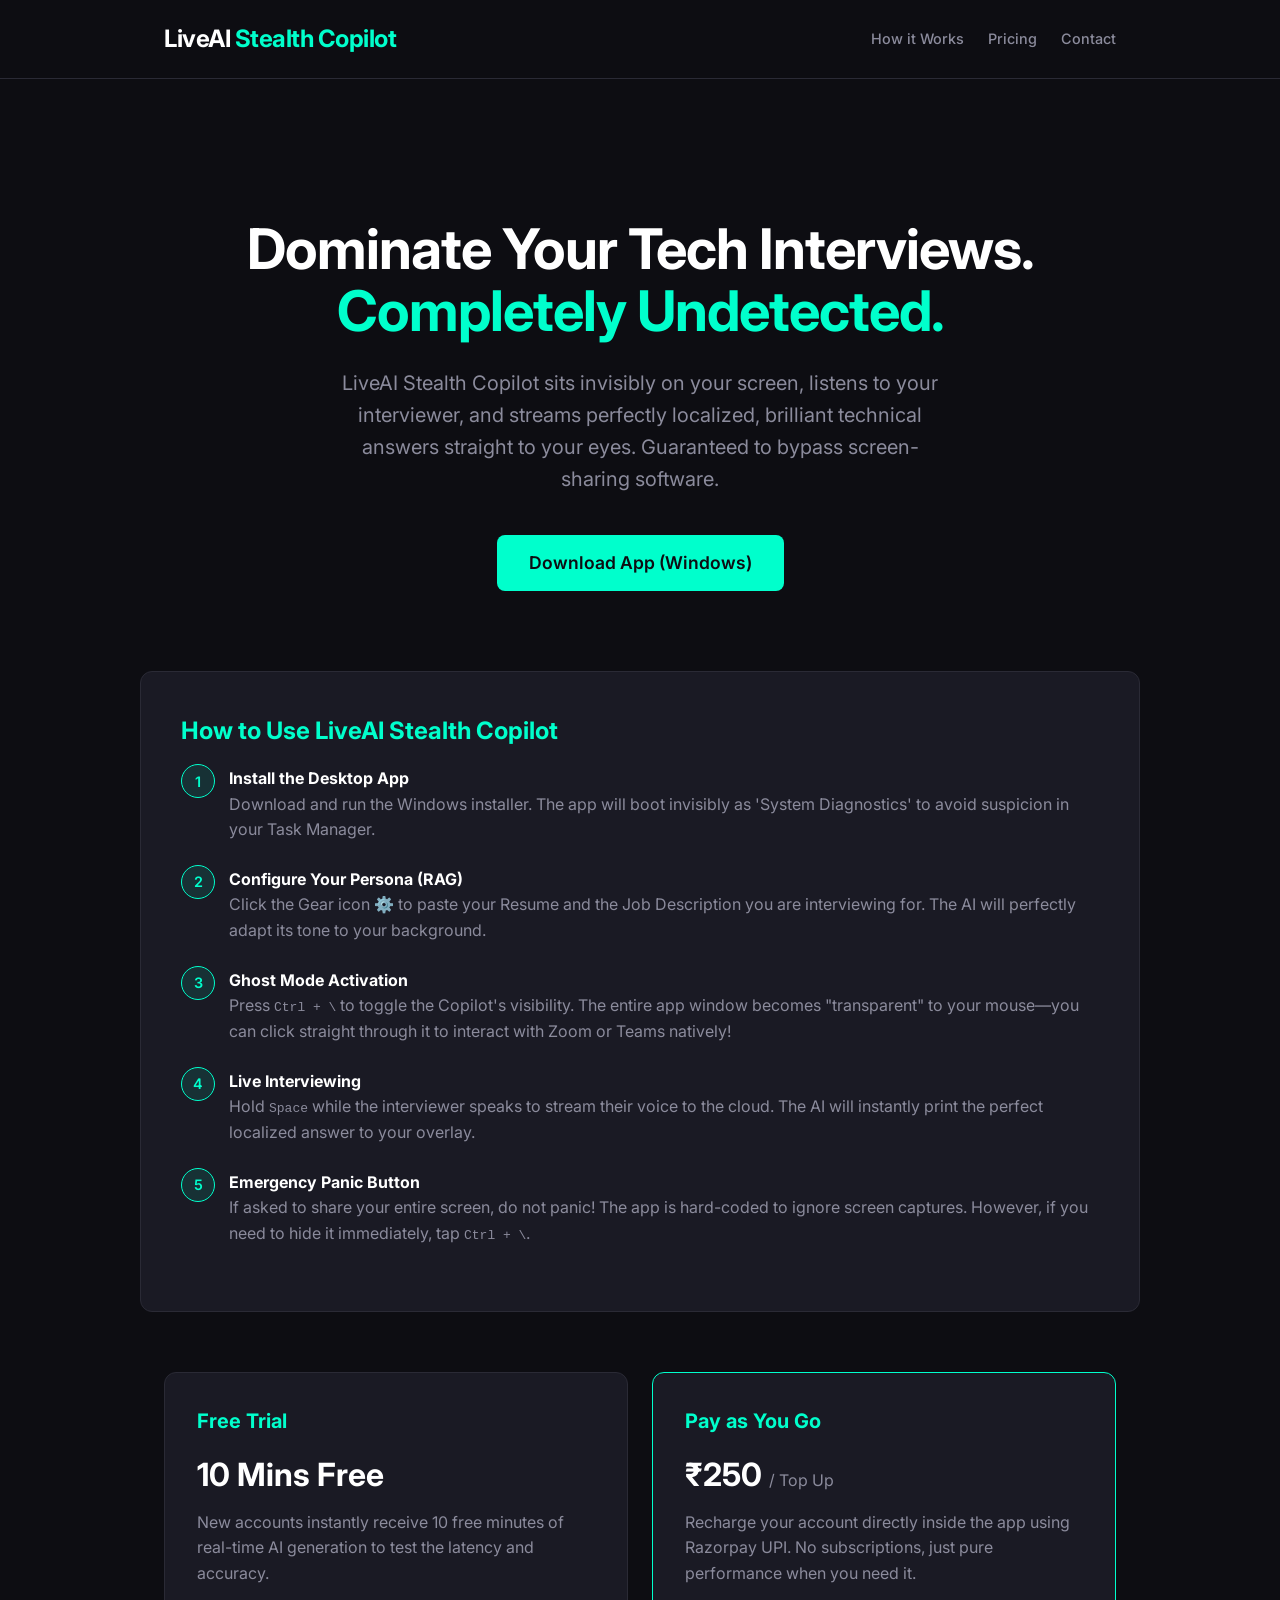
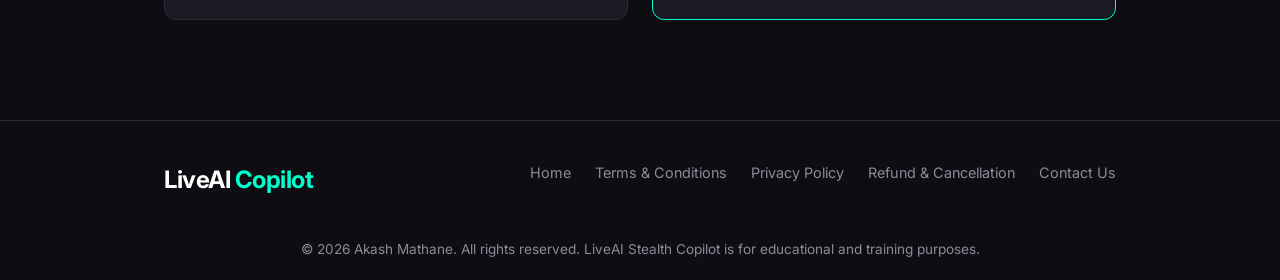
==== index.html @ 9ec70e32 "Initial commit: Add Razorpay compliant legal pages and landing site (index, terms, privacy, refund, " ====
<!DOCTYPE html>
<html lang="en">

<head>
    <meta charset="UTF-8">
    <meta name="viewport" content="width=device-width, initial-scale=1.0">
    <title>LiveAI Stealth Copilot</title>
    <link rel="stylesheet" href="style.css">
    <link href="https://fonts.googleapis.com/css2?family=Inter:wght@400;500;600;700&display=swap" rel="stylesheet">
</head>

<body>
    <header>
        <div class="container">
            <div class="logo">LiveAI <span>Stealth Copilot</span></div>
            <nav>
                <ul>
                    <li><a href="#how-it-works">How it Works</a></li>
                    <li><a href="#pricing">Pricing</a></li>
                    <li><a href="contact.html">Contact</a></li>
                </ul>
            </nav>
        </div>
    </header>

    <main>
        <section class="hero container">
            <h1>Dominate Your Tech Interviews. <br><span style="color:var(--accent)">Completely Undetected.</span></h1>
            <p>LiveAI Stealth Copilot sits invisibly on your screen, listens to your interviewer, and streams perfectly
                localized, brilliant technical answers straight to your eyes. Guaranteed to bypass screen-sharing
                software.</p>
            <a href="https://github.com/AkashMathane/LiveAI/releases/latest" class="btn">Download App (Windows)</a>
        </section>

        <section id="how-it-works" class="container content-block">
            <h2>How to Use LiveAI Stealth Copilot</h2>
            <ol class="guide-list">
                <li>
                    <strong>Install the Desktop App</strong><br>
                    Download and run the Windows installer. The app will boot invisibly as 'System Diagnostics' to avoid
                    suspicion in your Task Manager.
                </li>
                <li>
                    <strong>Configure Your Persona (RAG)</strong><br>
                    Click the Gear icon ⚙️ to paste your Resume and the Job Description you are interviewing for. The AI
                    will perfectly adapt its tone to your background.
                </li>
                <li>
                    <strong>Ghost Mode Activation</strong><br>
                    Press <kbd>Ctrl + \</kbd> to toggle the Copilot's visibility. The entire app window becomes
                    "transparent" to your mouse—you can click straight through it to interact with Zoom or Teams
                    natively!
                </li>
                <li>
                    <strong>Live Interviewing</strong><br>
                    Hold <kbd>Space</kbd> while the interviewer speaks to stream their voice to the cloud. The AI will
                    instantly print the perfect localized answer to your overlay.
                </li>
                <li>
                    <strong>Emergency Panic Button</strong><br>
                    If asked to share your entire screen, do not panic! The app is hard-coded to ignore screen captures.
                    However, if you need to hide it immediately, tap <kbd>Ctrl + \</kbd>.
                </li>
            </ol>
        </section>

        <section id="pricing" class="container features">
            <div class="feature-card">
                <h3>Free Trial</h3>
                <h2 style="font-size:2rem; color:var(--text-main); margin:10px 0;">10 Mins Free</h2>
                <p>New accounts instantly receive 10 free minutes of real-time AI generation to test the latency and
                    accuracy.</p>
            </div>
            <div class="feature-card" style="border-color:var(--accent);">
                <h3>Pay as You Go</h3>
                <h2 style="font-size:2rem; color:var(--text-main); margin:10px 0;">₹250 <span
                        style="font-size:1rem; color:var(--text-muted); font-weight:400;">/ Top Up</span></h2>
                <p>Recharge your account directly inside the app using Razorpay UPI. No subscriptions, just pure
                    performance when you need it.</p>
            </div>
        </section>
    </main>

    <footer>
        <div class="container footer-content">
            <div class="logo">LiveAI <span>Copilot</span></div>
            <div class="footer-links">
                <a href="index.html">Home</a>
                <a href="terms.html">Terms & Conditions</a>
                <a href="privacy.html">Privacy Policy</a>
                <a href="refund.html">Refund & Cancellation</a>
                <a href="contact.html">Contact Us</a>
            </div>
        </div>
        <div class="copyright">
            &copy; 2026 Akash Mathane. All rights reserved. LiveAI Stealth Copilot is for educational and training
            purposes.
        </div>
    </footer>
</body>

</html>
---- style.css ----
:root {
    --bg-color: #0d0d12;
    --card-bg: #1a1a24;
    --text-main: #ffffff;
    --text-muted: #8b8b9c;
    --accent: #00ffcc;
    --accent-hover: #00cca3;
    --border: #2a2a35;
}

* {
    box-sizing: border-box;
    margin: 0;
    padding: 0;
}

body {
    font-family: 'Inter', -apple-system, BlinkMacSystemFont, "Segoe UI", Roboto, Helvetica, Arial, sans-serif;
    background-color: var(--bg-color);
    color: var(--text-main);
    line-height: 1.6;
    display: flex;
    flex-direction: column;
    min-height: 100vh;
}

a {
    color: var(--accent);
    text-decoration: none;
    transition: color 0.2s;
}

a:hover {
    color: var(--accent-hover);
}

.container {
    max-width: 1000px;
    margin: 0 auto;
    padding: 0 24px;
    width: 100%;
}

/* Header */
header {
    border-bottom: 1px solid var(--border);
    padding: 20px 0;
}

header .container {
    display: flex;
    justify-content: space-between;
    align-items: center;
}

.logo {
    font-size: 1.5rem;
    font-weight: 700;
    letter-spacing: -0.5px;
    color: var(--text-main);
}

.logo span {
    color: var(--accent);
}

nav ul {
    list-style: none;
    display: flex;
    gap: 24px;
}

nav a {
    color: var(--text-muted);
    font-size: 0.9rem;
    font-weight: 500;
}

nav a:hover {
    color: var(--text-main);
}

/* Main Content */
main {
    flex: 1;
    padding: 60px 0;
}

.hero {
    text-align: center;
    padding: 80px 0;
}

.hero h1 {
    font-size: 3.5rem;
    line-height: 1.1;
    margin-bottom: 24px;
    letter-spacing: -1px;
}

.hero p {
    font-size: 1.25rem;
    color: var(--text-muted);
    max-width: 600px;
    margin: 0 auto 40px auto;
}

.btn {
    display: inline-block;
    background-color: var(--accent);
    color: var(--bg-color);
    padding: 14px 32px;
    font-weight: 600;
    border-radius: 8px;
    font-size: 1.1rem;
    transition: transform 0.2s, background-color 0.2s;
}

.btn:hover {
    background-color: var(--accent-hover);
    transform: translateY(-2px);
    color: var(--bg-color);
}

/* Typography for Legal Pages */
.page-header {
    margin-bottom: 40px;
    padding-bottom: 20px;
    border-bottom: 1px solid var(--border);
}

.page-header h1 {
    font-size: 2.5rem;
    margin-bottom: 12px;
}

.page-header p {
    color: var(--text-muted);
}

.content-block {
    background-color: var(--card-bg);
    border: 1px solid var(--border);
    border-radius: 12px;
    padding: 40px;
}

.content-block h2 {
    font-size: 1.5rem;
    margin-top: 32px;
    margin-bottom: 16px;
    color: var(--accent);
}

.content-block h2:first-child {
    margin-top: 0;
}

.content-block p {
    margin-bottom: 16px;
    color: var(--text-muted);
}

.content-block ul {
    margin-bottom: 16px;
    padding-left: 24px;
    color: var(--text-muted);
}

.content-block li {
    margin-bottom: 8px;
}

/* Features Grid */
.features {
    display: grid;
    grid-template-columns: repeat(auto-fit, minmax(300px, 1fr));
    gap: 24px;
    margin-top: 60px;
}

.feature-card {
    background-color: var(--card-bg);
    border: 1px solid var(--border);
    border-radius: 12px;
    padding: 32px;
}

.feature-card h3 {
    font-size: 1.25rem;
    margin-bottom: 12px;
    color: var(--accent);
}

.feature-card p {
    color: var(--text-muted);
}

/* Footer */
footer {
    border-top: 1px solid var(--border);
    padding: 40px 0 20px 0;
    margin-top: 40px;
}

.footer-content {
    display: flex;
    justify-content: space-between;
    margin-bottom: 40px;
}

.footer-links {
    display: flex;
    flex-wrap: wrap;
    gap: 24px;
}

.footer-links a {
    color: var(--text-muted);
    font-size: 0.9rem;
}

.footer-links a:hover {
    color: var(--text-main);
}

.copyright {
    text-align: center;
    color: var(--text-muted);
    font-size: 0.85rem;
}

/* Guide Section */
.guide-list {
    counter-reset: guide-counter;
    list-style: none;
    padding: 0;
}

.guide-list li {
    position: relative;
    padding-left: 48px;
    margin-bottom: 24px;
    color: var(--text-muted);
}

.guide-list li::before {
    counter-increment: guide-counter;
    content: counter(guide-counter);
    position: absolute;
    left: 0;
    top: -2px;
    width: 32px;
    height: 32px;
    background-color: rgba(0, 255, 204, 0.1);
    color: var(--accent);
    border: 1px solid var(--accent);
    border-radius: 50%;
    display: flex;
    align-items: center;
    justify-content: center;
    font-weight: 600;
    font-size: 0.9rem;
}

.guide-list strong {
    color: var(--text-main);
}
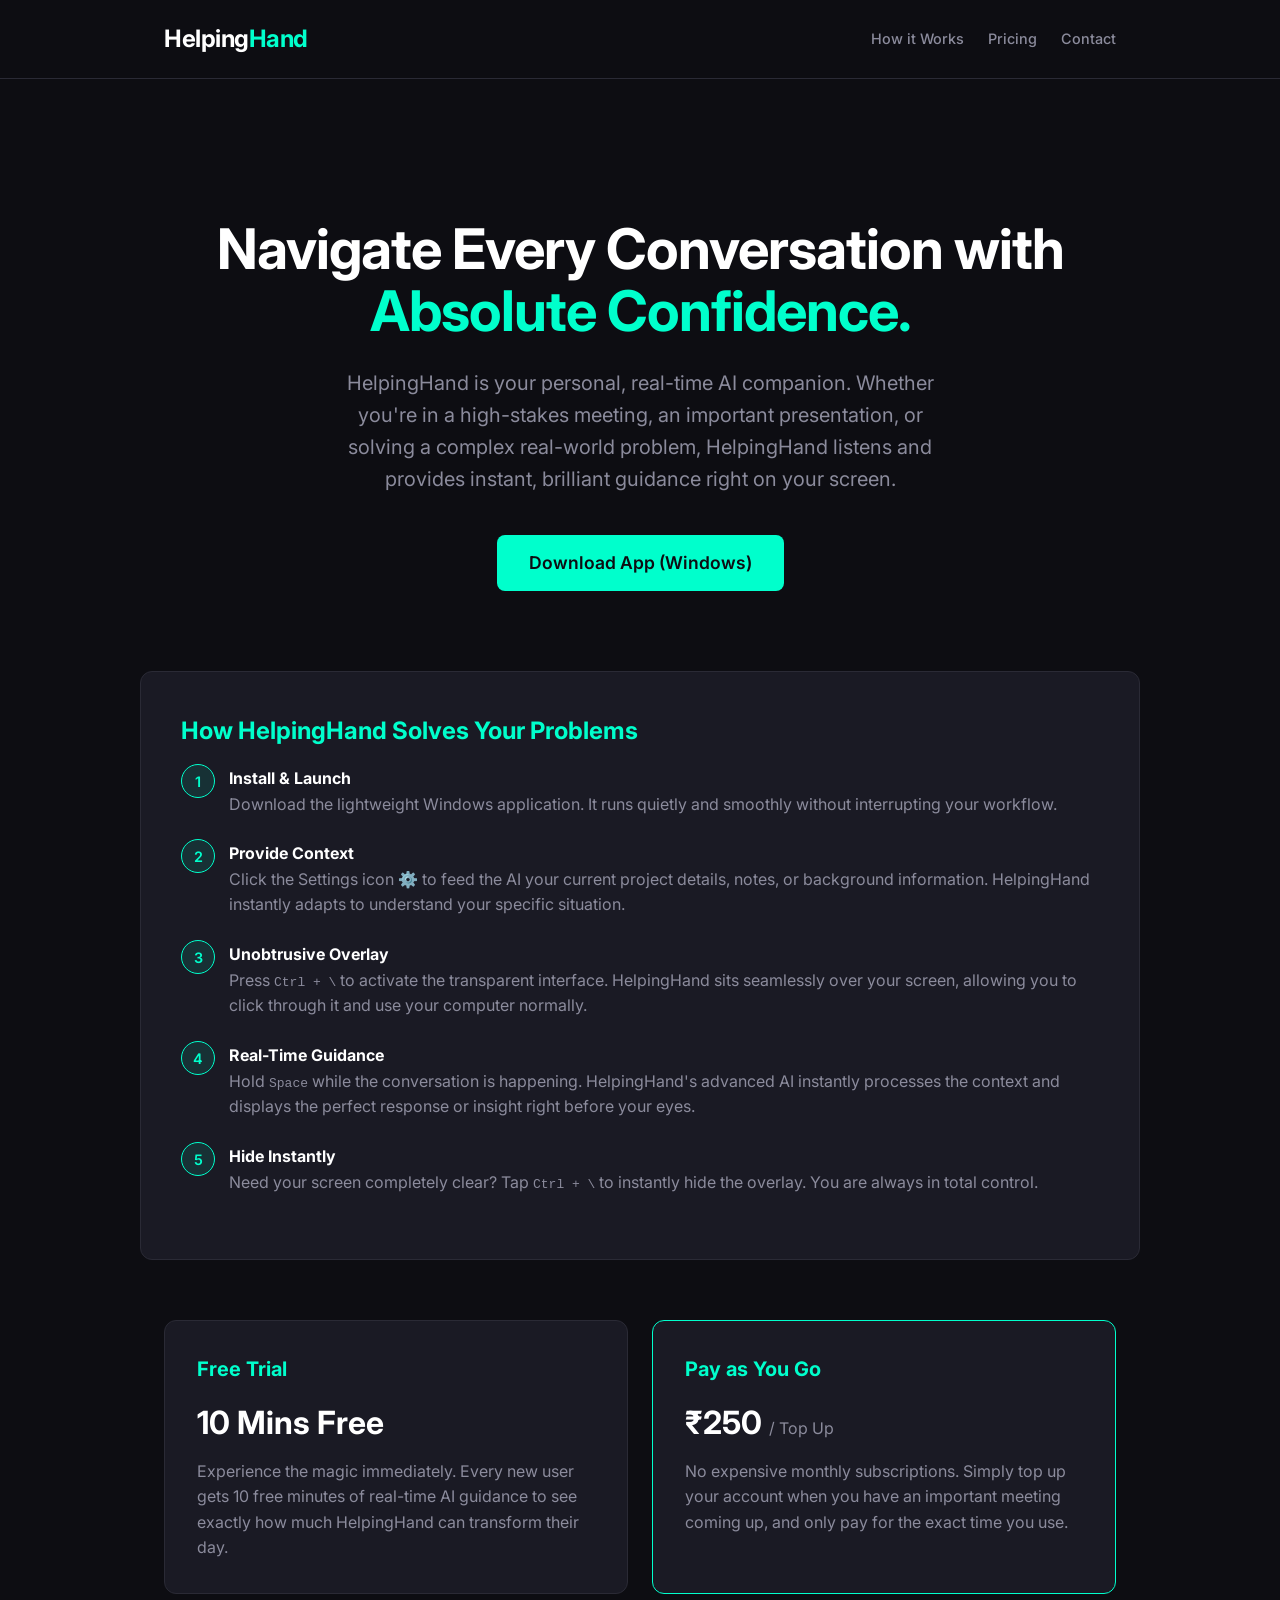
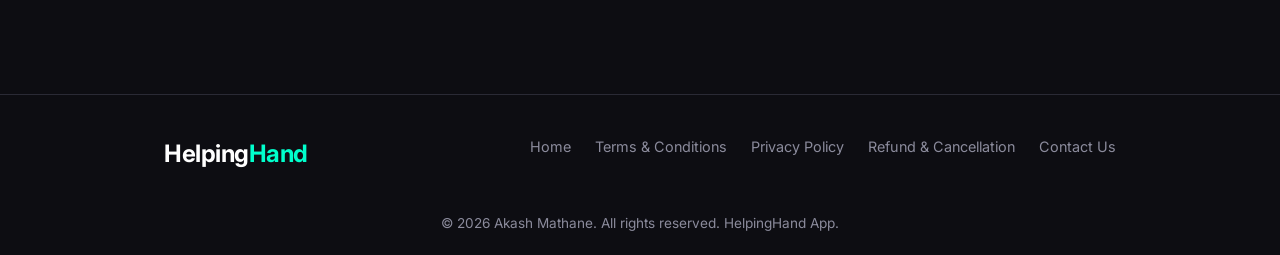
==== commit c54e144c: "Rebranding Pivot: Update website to HelpingHand App brand, shift marketing towards real-world proble" ====
--- a/index.html
+++ b/index.html
@@ -4,7 +4,7 @@
 <head>
     <meta charset="UTF-8">
     <meta name="viewport" content="width=device-width, initial-scale=1.0">
-    <title>LiveAI Stealth Copilot</title>
+    <title>HelpingHand App - Your Real-Time AI Assistant</title>
     <link rel="stylesheet" href="style.css">
     <link href="https://fonts.googleapis.com/css2?family=Inter:wght@400;500;600;700&display=swap" rel="stylesheet">
 </head>
@@ -12,7 +12,7 @@
 <body>
     <header>
         <div class="container">
-            <div class="logo">LiveAI <span>Stealth Copilot</span></div>
+            <div class="logo">Helping<span>Hand</span></div>
             <nav>
                 <ul>
                     <li><a href="#how-it-works">How it Works</a></li>
@@ -25,41 +25,41 @@
 
     <main>
         <section class="hero container">
-            <h1>Dominate Your Tech Interviews. <br><span style="color:var(--accent)">Completely Undetected.</span></h1>
-            <p>LiveAI Stealth Copilot sits invisibly on your screen, listens to your interviewer, and streams perfectly
-                localized, brilliant technical answers straight to your eyes. Guaranteed to bypass screen-sharing
-                software.</p>
-            <a href="https://github.com/AkashMathane/LiveAI/releases/latest" class="btn">Download App (Windows)</a>
+            <h1>Navigate Every Conversation with <br><span style="color:var(--accent)">Absolute Confidence.</span></h1>
+            <p>HelpingHand is your personal, real-time AI companion. Whether you're in a high-stakes meeting, an
+                important presentation, or solving a complex real-world problem, HelpingHand listens and provides
+                instant, brilliant guidance right on your screen.</p>
+            <a href="https://drive.google.com/file/d/1u4XTMbgkopohUhr75vtMtDBUBxy9G9pM/view?usp=sharing" target="_blank"
+                class="btn">Download App (Windows)</a>
         </section>
 
         <section id="how-it-works" class="container content-block">
-            <h2>How to Use LiveAI Stealth Copilot</h2>
+            <h2>How HelpingHand Solves Your Problems</h2>
             <ol class="guide-list">
                 <li>
-                    <strong>Install the Desktop App</strong><br>
-                    Download and run the Windows installer. The app will boot invisibly as 'System Diagnostics' to avoid
-                    suspicion in your Task Manager.
+                    <strong>Install & Launch</strong><br>
+                    Download the lightweight Windows application. It runs quietly and smoothly without interrupting your
+                    workflow.
                 </li>
                 <li>
-                    <strong>Configure Your Persona (RAG)</strong><br>
-                    Click the Gear icon ⚙️ to paste your Resume and the Job Description you are interviewing for. The AI
-                    will perfectly adapt its tone to your background.
+                    <strong>Provide Context</strong><br>
+                    Click the Settings icon ⚙️ to feed the AI your current project details, notes, or background
+                    information. HelpingHand instantly adapts to understand your specific situation.
                 </li>
                 <li>
-                    <strong>Ghost Mode Activation</strong><br>
-                    Press <kbd>Ctrl + \</kbd> to toggle the Copilot's visibility. The entire app window becomes
-                    "transparent" to your mouse—you can click straight through it to interact with Zoom or Teams
-                    natively!
+                    <strong>Unobtrusive Overlay</strong><br>
+                    Press <kbd>Ctrl + \</kbd> to activate the transparent interface. HelpingHand sits seamlessly over
+                    your screen, allowing you to click through it and use your computer normally.
                 </li>
                 <li>
-                    <strong>Live Interviewing</strong><br>
-                    Hold <kbd>Space</kbd> while the interviewer speaks to stream their voice to the cloud. The AI will
-                    instantly print the perfect localized answer to your overlay.
+                    <strong>Real-Time Guidance</strong><br>
+                    Hold <kbd>Space</kbd> while the conversation is happening. HelpingHand's advanced AI instantly
+                    processes the context and displays the perfect response or insight right before your eyes.
                 </li>
                 <li>
-                    <strong>Emergency Panic Button</strong><br>
-                    If asked to share your entire screen, do not panic! The app is hard-coded to ignore screen captures.
-                    However, if you need to hide it immediately, tap <kbd>Ctrl + \</kbd>.
+                    <strong>Hide Instantly</strong><br>
+                    Need your screen completely clear? Tap <kbd>Ctrl + \</kbd> to instantly hide the overlay. You are
+                    always in total control.
                 </li>
             </ol>
         </section>
@@ -68,22 +68,22 @@
             <div class="feature-card">
                 <h3>Free Trial</h3>
                 <h2 style="font-size:2rem; color:var(--text-main); margin:10px 0;">10 Mins Free</h2>
-                <p>New accounts instantly receive 10 free minutes of real-time AI generation to test the latency and
-                    accuracy.</p>
+                <p>Experience the magic immediately. Every new user gets 10 free minutes of real-time AI guidance to see
+                    exactly how much HelpingHand can transform their day.</p>
             </div>
             <div class="feature-card" style="border-color:var(--accent);">
                 <h3>Pay as You Go</h3>
                 <h2 style="font-size:2rem; color:var(--text-main); margin:10px 0;">₹250 <span
                         style="font-size:1rem; color:var(--text-muted); font-weight:400;">/ Top Up</span></h2>
-                <p>Recharge your account directly inside the app using Razorpay UPI. No subscriptions, just pure
-                    performance when you need it.</p>
+                <p>No expensive monthly subscriptions. Simply top up your account when you have an important meeting
+                    coming up, and only pay for the exact time you use.</p>
             </div>
         </section>
     </main>
 
     <footer>
         <div class="container footer-content">
-            <div class="logo">LiveAI <span>Copilot</span></div>
+            <div class="logo">Helping<span>Hand</span></div>
             <div class="footer-links">
                 <a href="index.html">Home</a>
                 <a href="terms.html">Terms & Conditions</a>
@@ -93,8 +93,7 @@
             </div>
         </div>
         <div class="copyright">
-            &copy; 2026 Akash Mathane. All rights reserved. LiveAI Stealth Copilot is for educational and training
-            purposes.
+            &copy; 2026 Akash Mathane. All rights reserved. HelpingHand App.
         </div>
     </footer>
 </body>
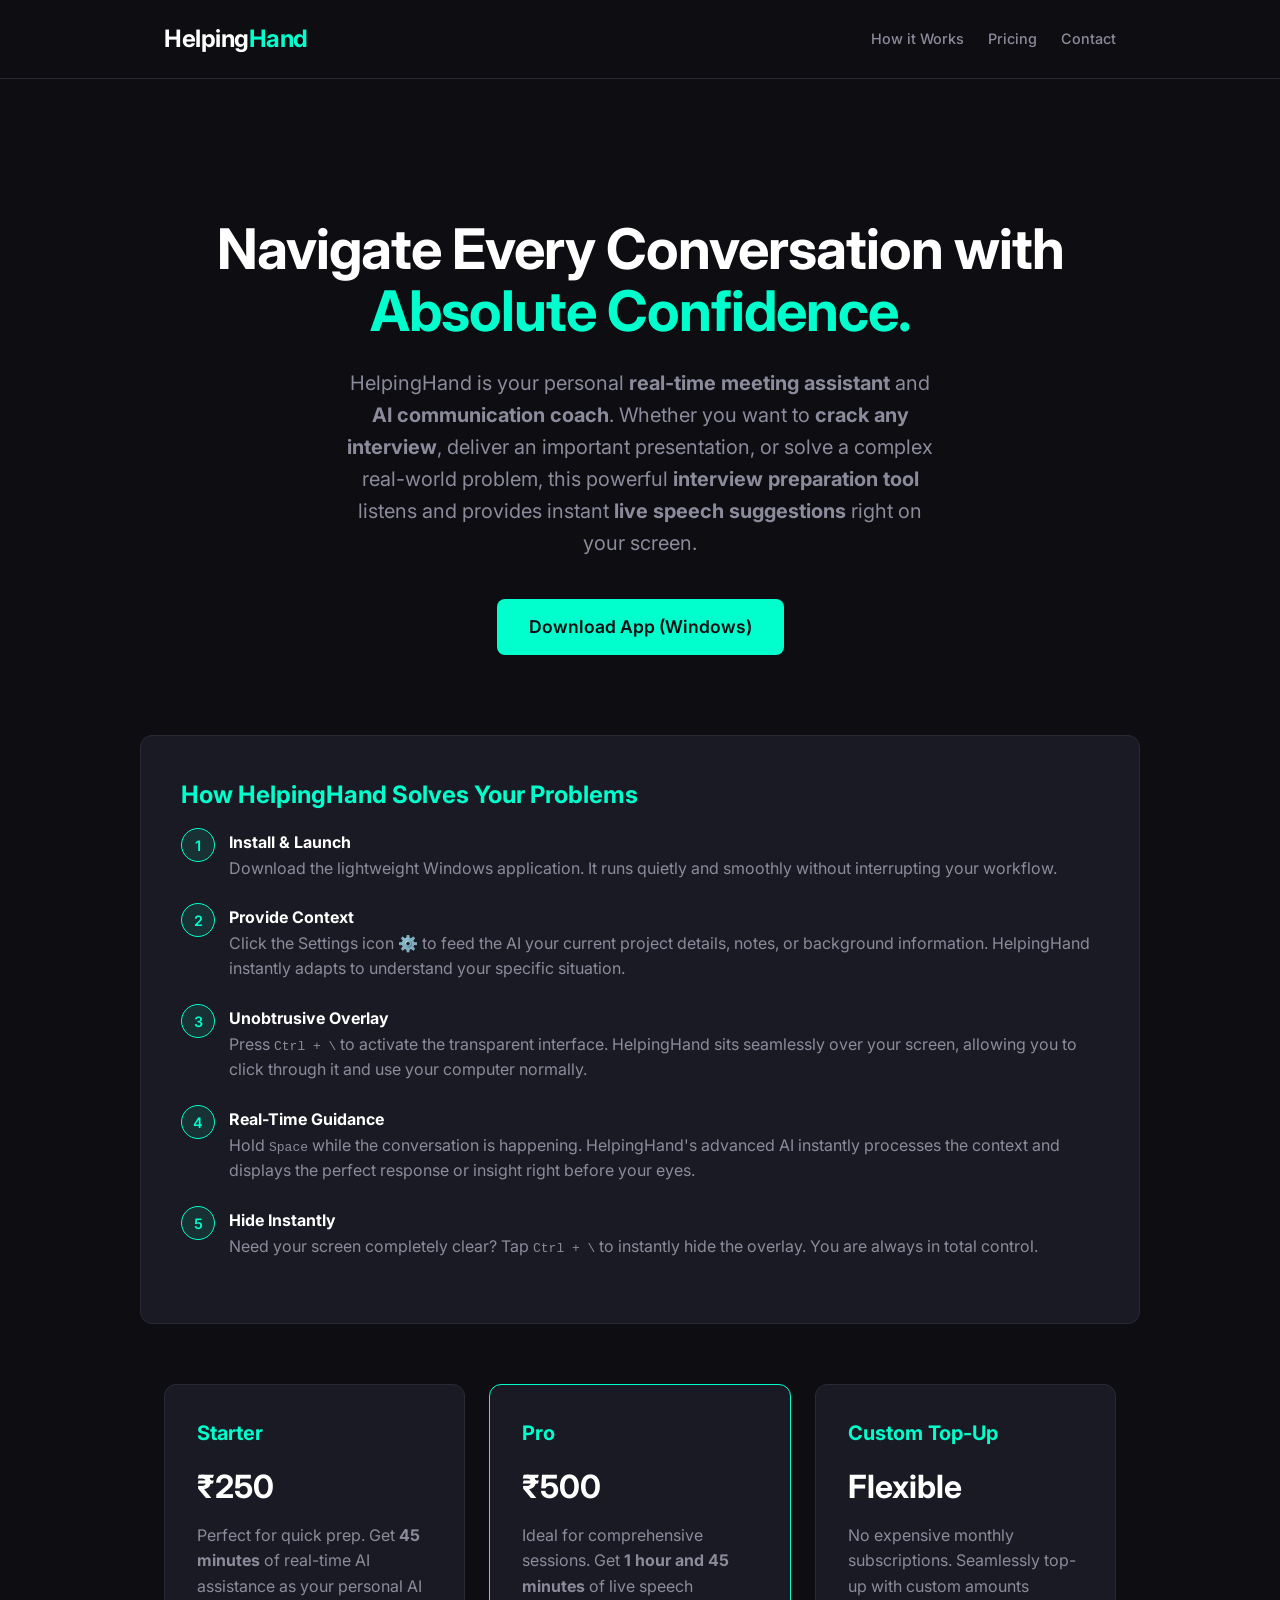
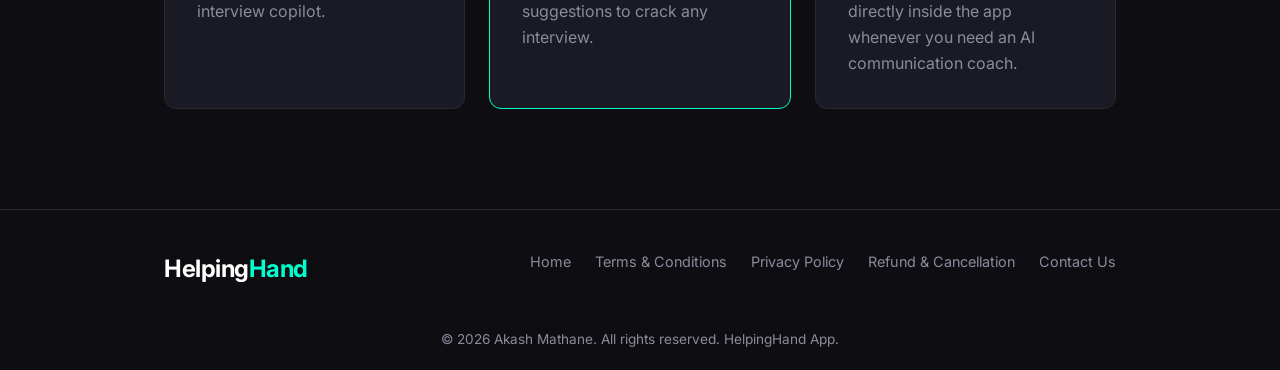
==== commit 5a744e8f: "SEO Optimization & Pricing Revamp: Inject high-converting keywords, restructure pricing into Starter" ====
--- a/index.html
+++ b/index.html
@@ -4,6 +4,10 @@
 <head>
     <meta charset="UTF-8">
     <meta name="viewport" content="width=device-width, initial-scale=1.0">
+    <meta name="description"
+        content="HelpingHand is your ultimate AI interview copilot and real-time meeting assistant. Crack any interview with live speech suggestions from the best AI communication coach and interview preparation tool.">
+    <meta name="keywords"
+        content="AI interview copilot, Crack any interview, Real-time meeting assistant, Live speech suggestions, AI communication coach, Interview preparation tool">
     <title>HelpingHand App - Your Real-Time AI Assistant</title>
     <link rel="stylesheet" href="style.css">
     <link href="https://fonts.googleapis.com/css2?family=Inter:wght@400;500;600;700&display=swap" rel="stylesheet">
@@ -26,10 +30,12 @@
     <main>
         <section class="hero container">
             <h1>Navigate Every Conversation with <br><span style="color:var(--accent)">Absolute Confidence.</span></h1>
-            <p>HelpingHand is your personal, real-time AI companion. Whether you're in a high-stakes meeting, an
-                important presentation, or solving a complex real-world problem, HelpingHand listens and provides
-                instant, brilliant guidance right on your screen.</p>
-            <a href="https://drive.google.com/file/d/1u4XTMbgkopohUhr75vtMtDBUBxy9G9pM/view?usp=sharing" target="_blank"
+            <p>HelpingHand is your personal <strong>real-time meeting assistant</strong> and <strong>AI communication
+                    coach</strong>. Whether you want to <strong>crack any interview</strong>, deliver an important
+                presentation, or solve a complex real-world problem, this powerful <strong>interview preparation
+                    tool</strong> listens and provides instant <strong>live speech suggestions</strong> right on your
+                screen.</p>
+            <a href="https://drive.google.com/file/d/1a8nmb7kKZfzW6gwIv-90fMVGxRnQi2NJ/view?usp=sharing" target="_blank"
                 class="btn">Download App (Windows)</a>
         </section>
 
@@ -66,17 +72,22 @@
 
         <section id="pricing" class="container features">
             <div class="feature-card">
-                <h3>Free Trial</h3>
-                <h2 style="font-size:2rem; color:var(--text-main); margin:10px 0;">10 Mins Free</h2>
-                <p>Experience the magic immediately. Every new user gets 10 free minutes of real-time AI guidance to see
-                    exactly how much HelpingHand can transform their day.</p>
+                <h3>Starter</h3>
+                <h2 style="font-size:2rem; color:var(--text-main); margin:10px 0;">₹250</h2>
+                <p>Perfect for quick prep. Get <strong>45 minutes</strong> of real-time AI assistance as your personal
+                    AI interview copilot.</p>
             </div>
             <div class="feature-card" style="border-color:var(--accent);">
-                <h3>Pay as You Go</h3>
-                <h2 style="font-size:2rem; color:var(--text-main); margin:10px 0;">₹250 <span
-                        style="font-size:1rem; color:var(--text-muted); font-weight:400;">/ Top Up</span></h2>
-                <p>No expensive monthly subscriptions. Simply top up your account when you have an important meeting
-                    coming up, and only pay for the exact time you use.</p>
+                <h3>Pro</h3>
+                <h2 style="font-size:2rem; color:var(--text-main); margin:10px 0;">₹500</h2>
+                <p>Ideal for comprehensive sessions. Get <strong>1 hour and 45 minutes</strong> of live speech
+                    suggestions to crack any interview.</p>
+            </div>
+            <div class="feature-card" style="border-color:var(--border);">
+                <h3>Custom Top-Up</h3>
+                <h2 style="font-size:2rem; color:var(--text-main); margin:10px 0;">Flexible</h2>
+                <p>No expensive monthly subscriptions. Seamlessly top-up with custom amounts directly inside the app
+                    whenever you need an AI communication coach.</p>
             </div>
         </section>
     </main>
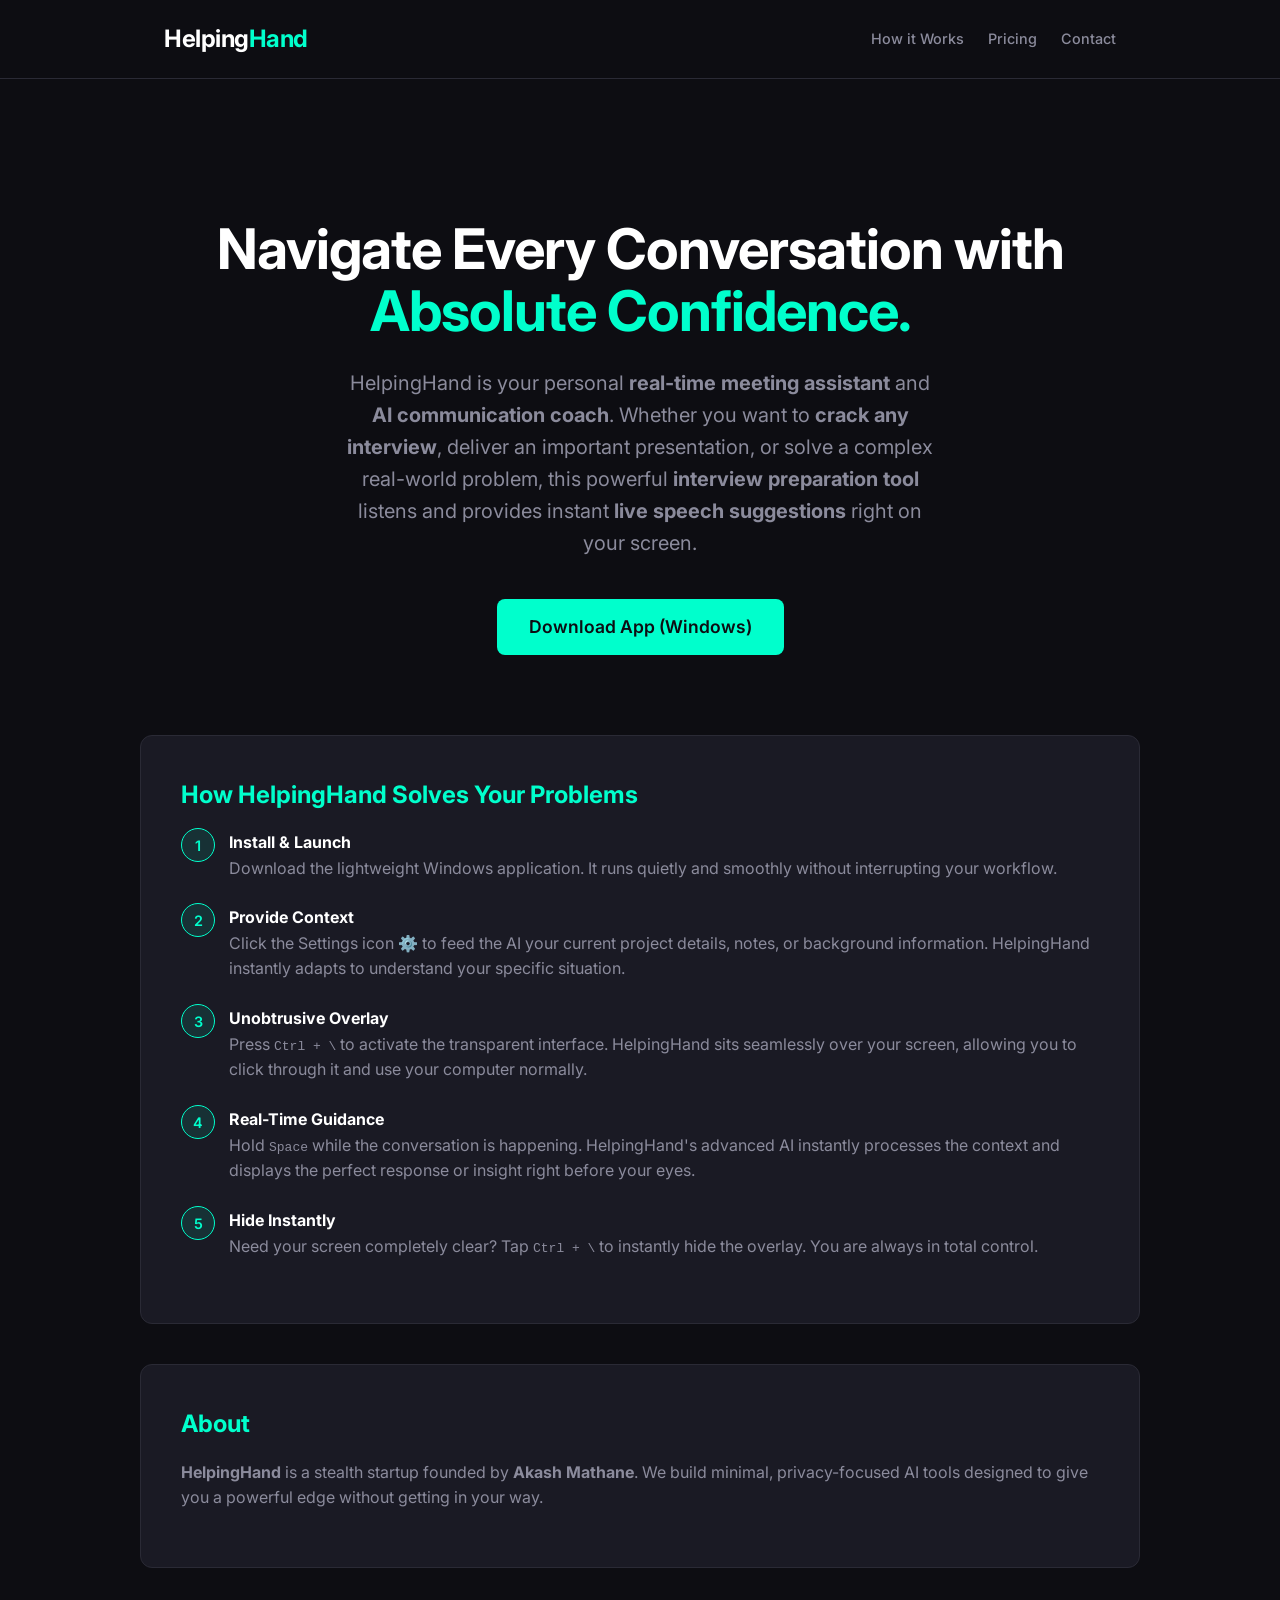
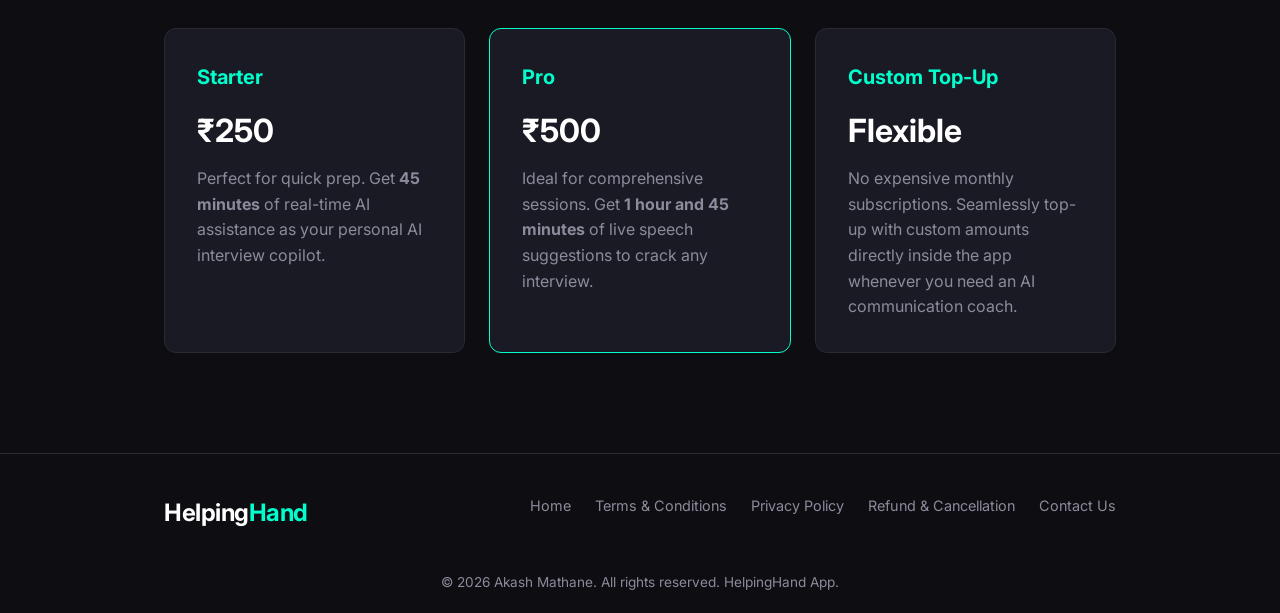
==== commit 347cb4f3: "feat: added about founder section" ====
--- a/index.html
+++ b/index.html
@@ -2,6 +2,15 @@
 <html lang="en">
 
 <head>
+    <!-- Google tag (gtag.js) -->
+    <script async src="https://www.googletagmanager.com/gtag/js?id=G-17DBLMMTQK"></script>
+    <script>
+        window.dataLayer = window.dataLayer || [];
+        function gtag() { dataLayer.push(arguments); }
+        gtag('js', new Date());
+
+        gtag('config', 'G-17DBLMMTQK');
+    </script>
     <meta charset="UTF-8">
     <meta name="viewport" content="width=device-width, initial-scale=1.0">
     <meta name="description"
@@ -35,8 +44,10 @@
                 presentation, or solve a complex real-world problem, this powerful <strong>interview preparation
                     tool</strong> listens and provides instant <strong>live speech suggestions</strong> right on your
                 screen.</p>
-            <a href="https://drive.google.com/file/d/1a8nmb7kKZfzW6gwIv-90fMVGxRnQi2NJ/view?usp=sharing" target="_blank"
-                class="btn">Download App (Windows)</a>
+            <a href="https://drive.google.com/file/d/1NH3Kr51XjpxArqKm0gTJeH8g6UfQxkQR/view?usp=sharing" target="_blank"
+                class="btn"
+                onclick="gtag('event', 'download_click', {'event_category': 'engagement', 'event_label': 'Windows App Download'});">Download
+                App (Windows)</a>
         </section>
 
         <section id="how-it-works" class="container content-block">
@@ -68,6 +79,12 @@
                     always in total control.
                 </li>
             </ol>
+        </section>
+
+        <section id="about" class="container content-block" style="margin-top: 40px;">
+            <h2>About</h2>
+            <p><strong>HelpingHand</strong> is a stealth startup founded by <strong>Akash Mathane</strong>. We build
+                minimal, privacy-focused AI tools designed to give you a powerful edge without getting in your way.</p>
         </section>
 
         <section id="pricing" class="container features">
--- a/style.css
+++ b/style.css
@@ -266,3 +266,48 @@
 .guide-list strong {
     color: var(--text-main);
 }
+
+/* Mobile Responsiveness */
+@media (max-width: 768px) {
+    header .container {
+        flex-direction: column;
+        gap: 15px;
+        text-align: center;
+    }
+
+    nav ul {
+        justify-content: center;
+        flex-wrap: wrap;
+        gap: 15px;
+    }
+
+    .hero {
+        padding: 40px 0;
+    }
+
+    .hero h1 {
+        font-size: 2.2rem;
+    }
+
+    .hero p {
+        font-size: 1.1rem;
+    }
+
+    .content-block {
+        padding: 25px 20px;
+    }
+
+    .features {
+        grid-template-columns: 1fr;
+    }
+
+    .footer-content {
+        flex-direction: column;
+        align-items: center;
+        gap: 20px;
+    }
+
+    .footer-links {
+        justify-content: center;
+    }
+}
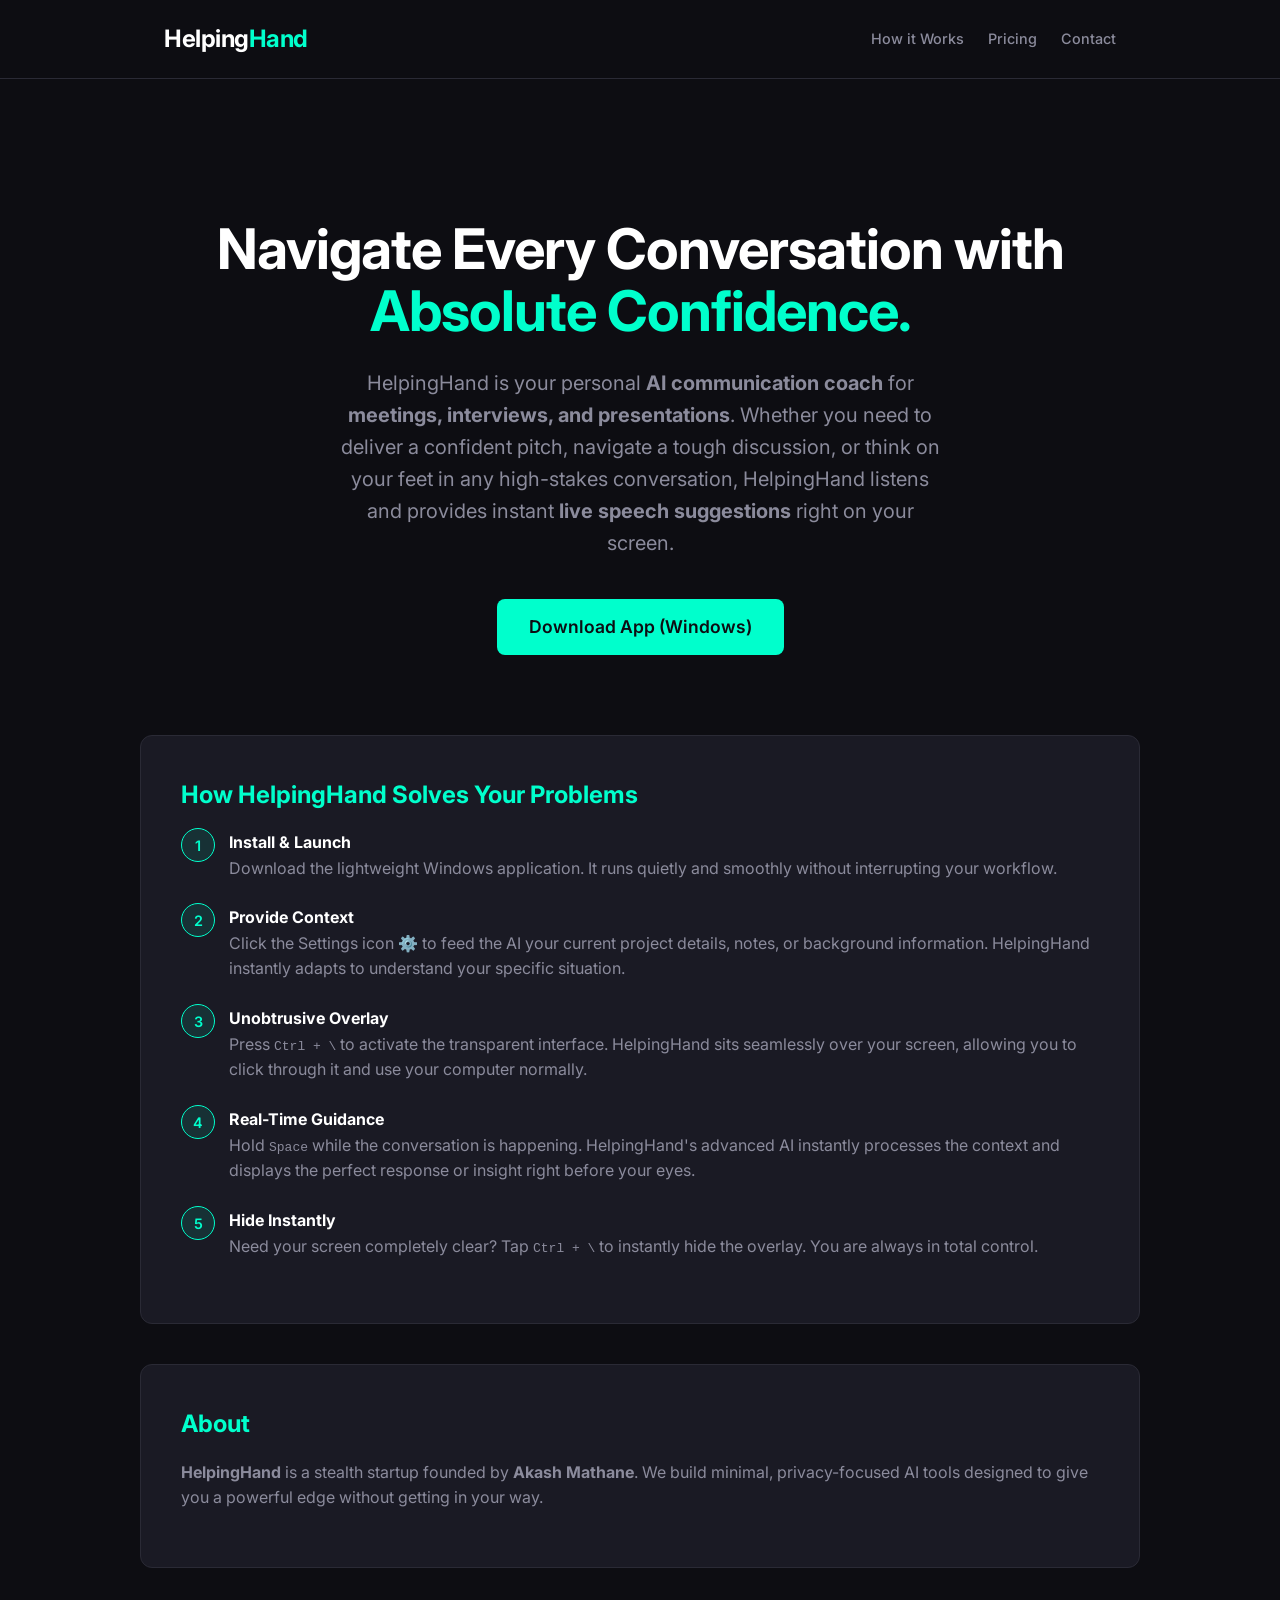
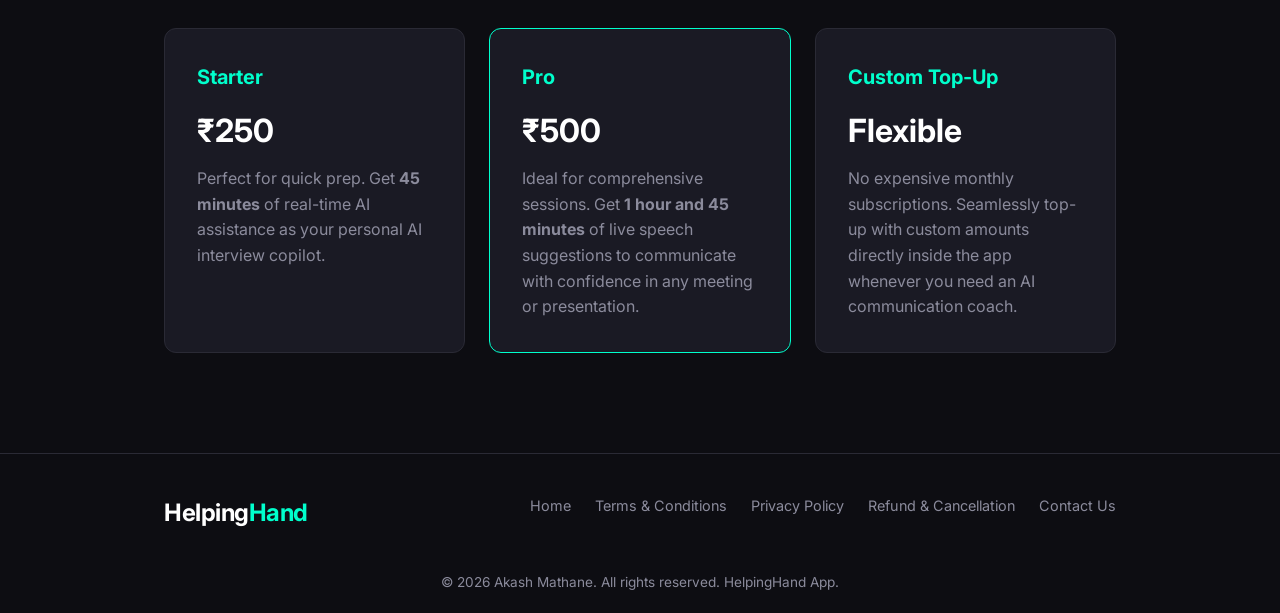
==== commit 88ec4d1a: "fix: replace legally risky 'crack any interview' with neutral AI coach positioning" ====
--- a/index.html
+++ b/index.html
@@ -14,9 +14,9 @@
     <meta charset="UTF-8">
     <meta name="viewport" content="width=device-width, initial-scale=1.0">
     <meta name="description"
-        content="HelpingHand is your ultimate AI interview copilot and real-time meeting assistant. Crack any interview with live speech suggestions from the best AI communication coach and interview preparation tool.">
+        content="HelpingHand is your AI communication coach for meetings, interviews, and presentations. Get real-time live speech suggestions and guidance right on your screen with this powerful meeting assistant.">
     <meta name="keywords"
-        content="AI interview copilot, Crack any interview, Real-time meeting assistant, Live speech suggestions, AI communication coach, Interview preparation tool">
+        content="AI communication coach, Real-time meeting assistant, Live speech suggestions, Interview preparation, Presentation assistant, AI copilot for meetings">
     <title>HelpingHand App - Your Real-Time AI Assistant</title>
     <link rel="stylesheet" href="style.css">
     <link href="https://fonts.googleapis.com/css2?family=Inter:wght@400;500;600;700&display=swap" rel="stylesheet">
@@ -39,11 +39,12 @@
     <main>
         <section class="hero container">
             <h1>Navigate Every Conversation with <br><span style="color:var(--accent)">Absolute Confidence.</span></h1>
-            <p>HelpingHand is your personal <strong>real-time meeting assistant</strong> and <strong>AI communication
-                    coach</strong>. Whether you want to <strong>crack any interview</strong>, deliver an important
-                presentation, or solve a complex real-world problem, this powerful <strong>interview preparation
-                    tool</strong> listens and provides instant <strong>live speech suggestions</strong> right on your
-                screen.</p>
+            <p>HelpingHand is your personal <strong>AI communication coach</strong> for <strong>meetings, interviews,
+                    and presentations</strong>. Whether you need to deliver a confident pitch, navigate a tough
+                discussion,
+                or think on your feet in any high-stakes conversation, HelpingHand listens and provides instant
+                <strong>live speech suggestions</strong> right on your screen.
+            </p>
             <a href="https://drive.google.com/file/d/1NH3Kr51XjpxArqKm0gTJeH8g6UfQxkQR/view?usp=sharing" target="_blank"
                 class="btn"
                 onclick="gtag('event', 'download_click', {'event_category': 'engagement', 'event_label': 'Windows App Download'});">Download
@@ -98,7 +99,7 @@
                 <h3>Pro</h3>
                 <h2 style="font-size:2rem; color:var(--text-main); margin:10px 0;">₹500</h2>
                 <p>Ideal for comprehensive sessions. Get <strong>1 hour and 45 minutes</strong> of live speech
-                    suggestions to crack any interview.</p>
+                    suggestions to communicate with confidence in any meeting or presentation.</p>
             </div>
             <div class="feature-card" style="border-color:var(--border);">
                 <h3>Custom Top-Up</h3>
